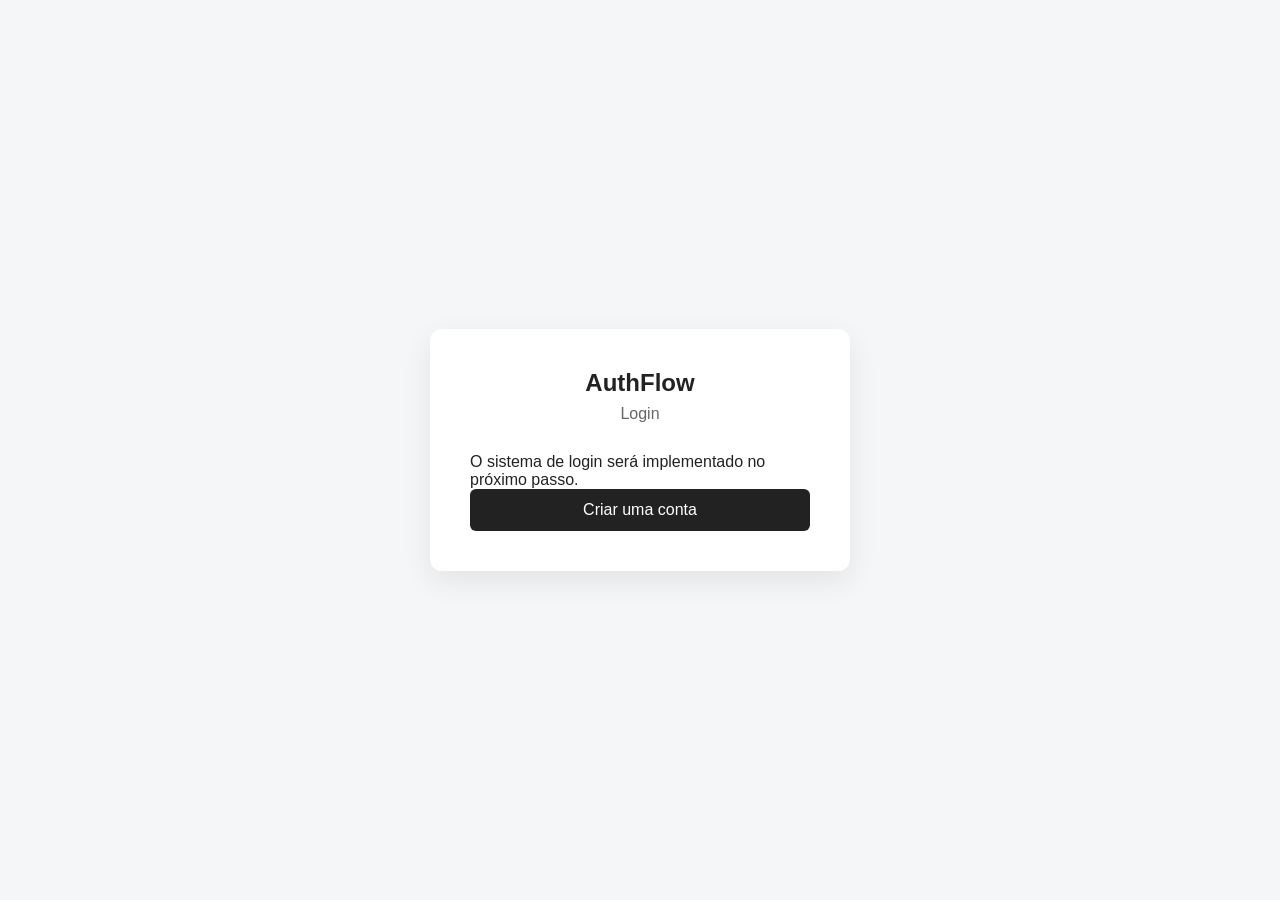
==== index.html @ c64b2d88 "implement user registration" ====
<!DOCTYPE html>
<html lang="pt-BR">
<head>
    <meta charset="UTF-8">
    <meta name="viewport" content="width=device-width, initial-scale=1.0">
    <title>AuthFlow - Login</title>

    <link rel="stylesheet" href="css/style.css">
</head>

<body>

    <main class="auth-container">

        <section class="auth-card">

            <h1>AuthFlow</h1>
            <p class="subtitle">Login</p>

            <p>
                O sistema de login será implementado no próximo passo.
            </p>

            <a href="register.html" class="button-link">
                Criar uma conta
            </a>

        </section>

    </main>

</body>
</html>
---- css/style.css ----
* {
    margin: 0;
    padding: 0;
    box-sizing: border-box;
}

body {
    font-family: Arial, sans-serif;
    background: #f4f6f8;
    color: #222;
}

.auth-container {
    min-height: 100vh;
    display: flex;
    justify-content: center;
    align-items: center;
    padding: 20px;
}

.auth-card {
    width: 100%;
    max-width: 420px;
    background: #ffffff;
    padding: 40px;
    border-radius: 12px;
    box-shadow: 0 10px 30px rgba(0, 0, 0, 0.08);
}

.auth-card h1 {
    text-align: center;
    margin-bottom: 8px;
}

.subtitle {
    text-align: center;
    color: #666;
    margin-bottom: 30px;
}

.form-group {
    margin-bottom: 18px;
}

.form-group label {
    display: block;
    margin-bottom: 6px;
    font-weight: 600;
}

.form-group input {
    width: 100%;
    padding: 12px;
    border: 1px solid #ccc;
    border-radius: 6px;
    font-size: 16px;
}

.form-group input:focus {
    outline: none;
    border-color: #333;
}

button,
.button-link {
    width: 100%;
    display: block;
    padding: 12px;
    border: none;
    border-radius: 6px;
    background: #222;
    color: white;
    font-size: 16px;
    text-align: center;
    text-decoration: none;
    cursor: pointer;
}

button:hover,
.button-link:hover {
    opacity: 0.9;
}

.error {
    display: block;
    margin-top: 5px;
    color: #d93025;
    font-size: 13px;
}

#formMessage {
    margin-bottom: 15px;
    text-align: center;
}

.auth-link {
    margin-top: 20px;
    text-align: center;
}

.auth-link a {
    color: #222;
    font-weight: bold;
}
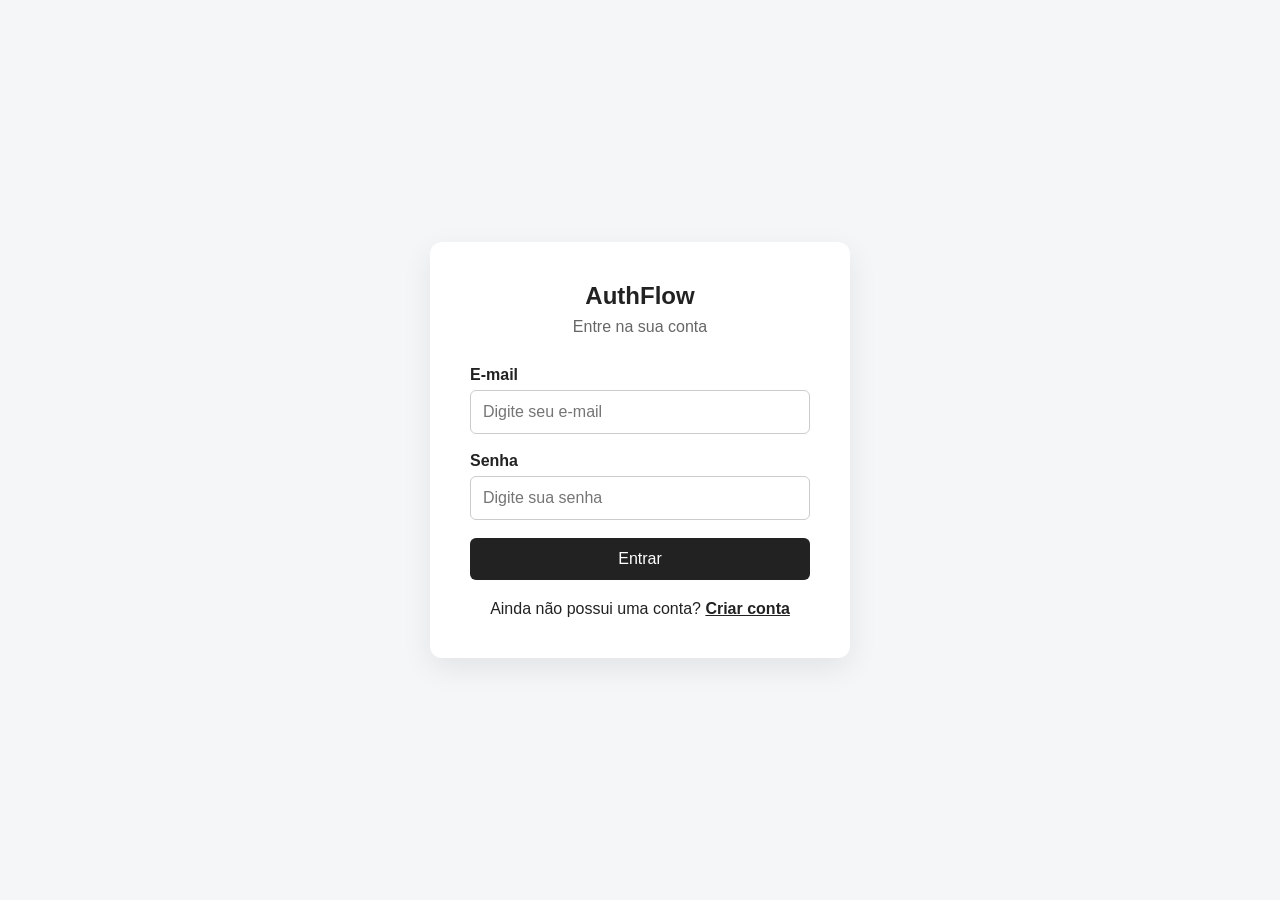
==== commit 209e8446: "implement user login" ====
--- a/index.html
+++ b/index.html
@@ -1,10 +1,15 @@
 <!DOCTYPE html>
 <html lang="pt-BR">
+
 <head>
     <meta charset="UTF-8">
+
+    <!-- Permite que a aplicação se adapte a celulares -->
     <meta name="viewport" content="width=device-width, initial-scale=1.0">
+
     <title>AuthFlow - Login</title>
 
+    <!-- Arquivo responsável pelos estilos da aplicação -->
     <link rel="stylesheet" href="css/style.css">
 </head>
 
@@ -15,19 +20,105 @@
         <section class="auth-card">
 
             <h1>AuthFlow</h1>
-            <p class="subtitle">Login</p>
 
-            <p>
-                O sistema de login será implementado no próximo passo.
+            <p class="subtitle">
+                Entre na sua conta
             </p>
 
-            <a href="register.html" class="button-link">
-                Criar uma conta
-            </a>
+            <!--
+                Formulário de login.
+
+                O JavaScript vai capturar o evento "submit"
+                e verificar as credenciais do usuário.
+            -->
+            <form id="loginForm">
+
+                <div class="form-group">
+
+                    <label for="email">
+                        E-mail
+                    </label>
+
+                    <input
+                        type="email"
+                        id="email"
+                        name="email"
+                        placeholder="Digite seu e-mail"
+                        required
+                    >
+
+                    <!--
+                        Local onde será exibida uma mensagem
+                        específica sobre o e-mail.
+                    -->
+                    <small
+                        class="error"
+                        id="emailError"
+                    ></small>
+
+                </div>
+
+
+                <div class="form-group">
+
+                    <label for="password">
+                        Senha
+                    </label>
+
+                    <input
+                        type="password"
+                        id="password"
+                        name="password"
+                        placeholder="Digite sua senha"
+                        required
+                    >
+
+                    <!-- Mensagem de erro relacionada à senha -->
+                    <small
+                        class="error"
+                        id="passwordError"
+                    ></small>
+
+                </div>
+
+
+                <!--
+                    Mensagem geral do formulário.
+
+                    Exemplo:
+                    "E-mail ou senha incorretos."
+                -->
+                <p id="formMessage"></p>
+
+
+                <button type="submit">
+                    Entrar
+                </button>
+
+            </form>
+
+
+            <p class="auth-link">
+
+                Ainda não possui uma conta?
+
+                <a href="register.html">
+                    Criar conta
+                </a>
+
+            </p>
 
         </section>
 
     </main>
 
+
+    <!--
+        Carrega o JavaScript responsável
+        pelo funcionamento do login.
+    -->
+    <script src="js/login.js"></script>
+
 </body>
+
 </html>
